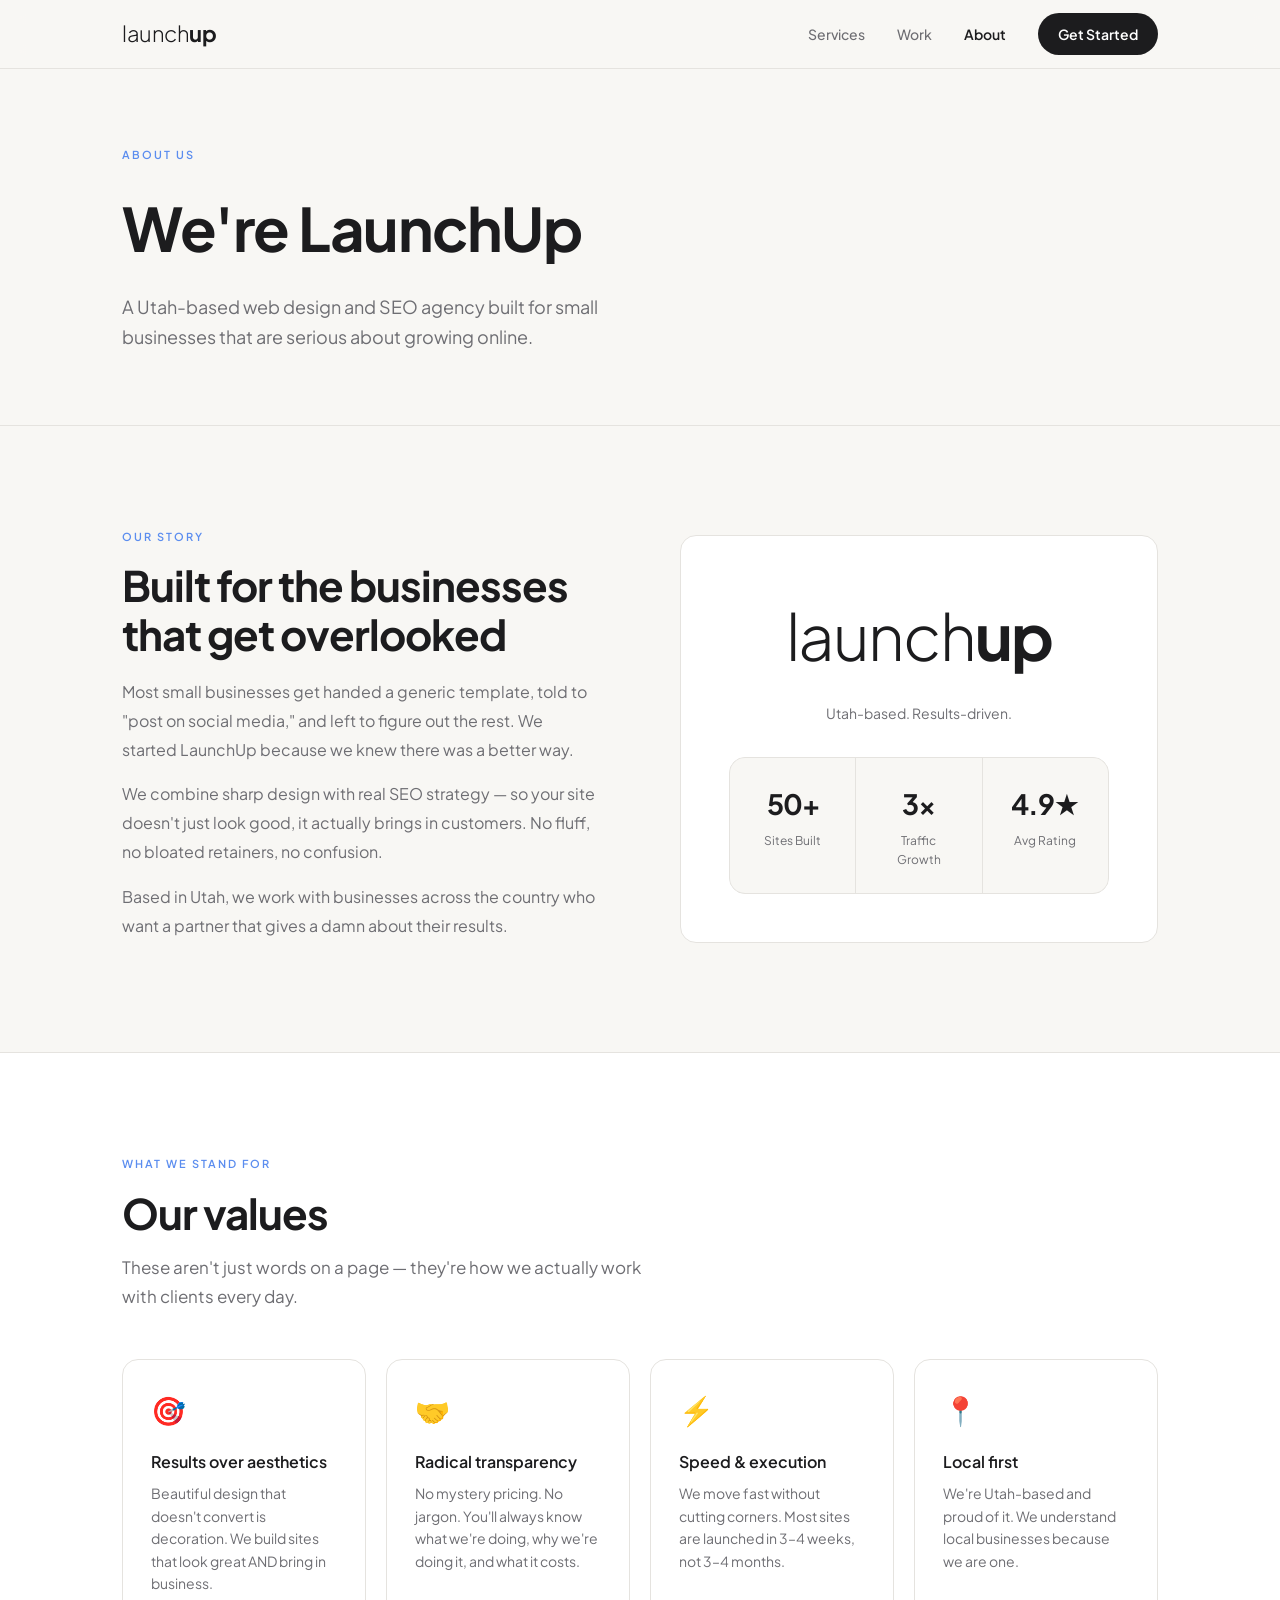
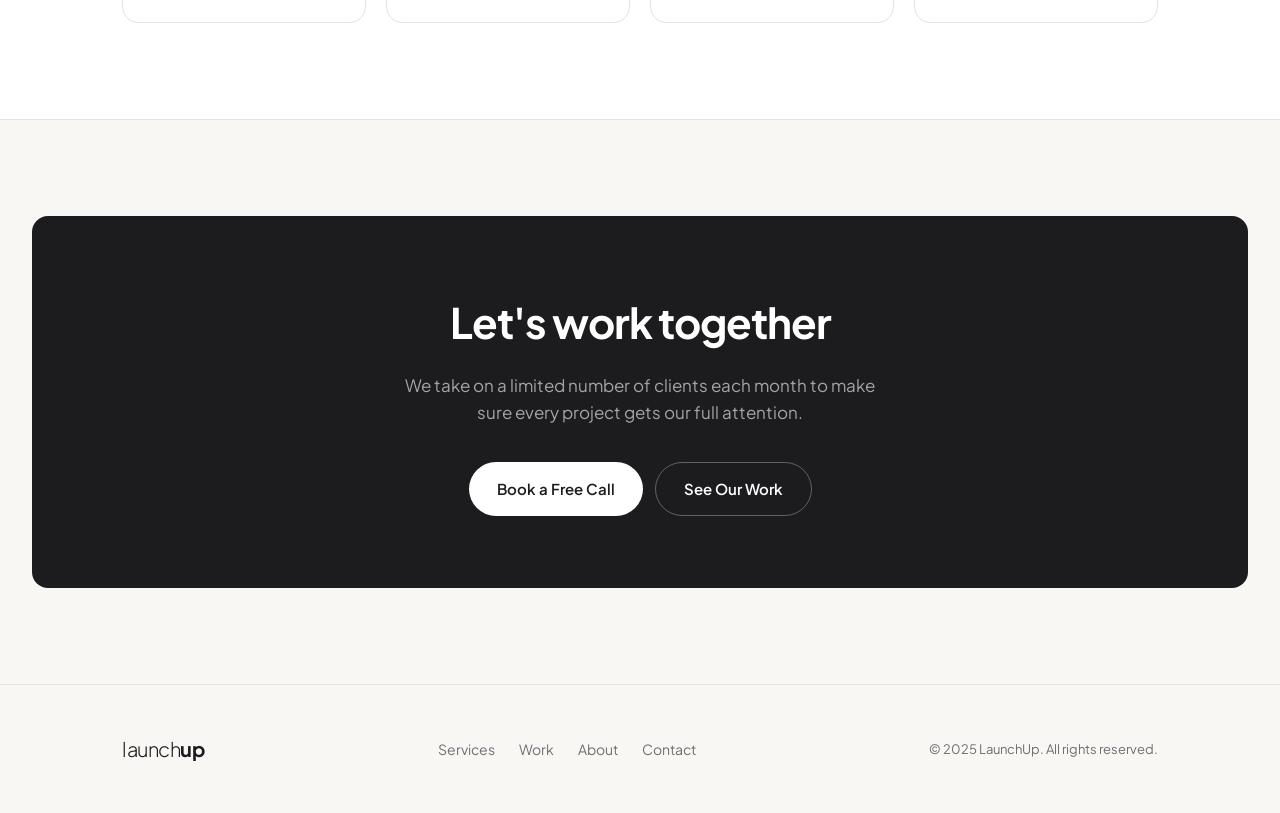
==== about.html @ e00cdf49 "Initial LaunchUp website build 5-page web design & SEO agency site with brand guidelines, responsive" ====
<!DOCTYPE html>
<html lang="en">
<head>
  <meta charset="UTF-8"/>
  <meta name="viewport" content="width=device-width, initial-scale=1.0"/>
  <title>About — LaunchUp</title>
  <meta name="description" content="LaunchUp is a Utah-based web design and SEO agency built to help small businesses grow online. Learn about our story and values."/>
  <link href="https://fonts.googleapis.com/css2?family=Plus+Jakarta+Sans:wght@300;400;500;600;700&display=swap" rel="stylesheet"/>
  <link rel="stylesheet" href="css/styles.css"/>
  <style>
    .about-intro {
      display: grid;
      grid-template-columns: 1fr 1fr;
      gap: 80px;
      align-items: center;
    }
    .about-intro-text h2 { font-size: clamp(28px, 4vw, 42px); font-weight: 700; letter-spacing: -1px; margin-bottom: 20px; line-height: 1.15; }
    .about-intro-text p { font-size: 16px; color: var(--mist); line-height: 1.8; margin-bottom: 16px; }
    .about-visual {
      background: var(--white);
      border: 1px solid var(--border);
      border-radius: var(--radius);
      padding: 48px;
      text-align: center;
    }
    .about-visual-logo { font-size: 64px; font-weight: 300; letter-spacing: -2px; margin-bottom: 16px; }
    .about-visual-logo span { font-weight: 700; }
    .about-visual p { font-size: 14px; color: var(--mist); }
    .about-stats { display: grid; grid-template-columns: repeat(3, 1fr); gap: 1px; background: var(--border); border: 1px solid var(--border); border-radius: var(--radius); overflow: hidden; margin-top: 32px; }
    .about-stat { background: var(--canvas); padding: 24px; text-align: center; }
    .about-stat-num { font-size: 28px; font-weight: 700; letter-spacing: -1px; }
    .about-stat-label { font-size: 12px; color: var(--mist); margin-top: 4px; }
    @media (max-width: 768px) {
      .about-intro { grid-template-columns: 1fr; gap: 40px; }
      .about-stats { grid-template-columns: repeat(3, 1fr); }
    }
  </style>
</head>
<body>

  <nav>
    <div class="nav-inner">
      <a href="index.html" class="nav-logo">launch<span>up</span></a>
      <div class="nav-links">
        <a href="services.html">Services</a>
        <a href="work.html">Work</a>
        <a href="about.html">About</a>
        <a href="contact.html" class="nav-cta">Get Started</a>
      </div>
      <div class="nav-mobile-toggle"><span></span><span></span><span></span></div>
    </div>
  </nav>

  <!-- Page Hero -->
  <section class="page-hero">
    <div class="container">
      <div class="section-tag">About Us</div>
      <h1>We're LaunchUp</h1>
      <p>A Utah-based web design and SEO agency built for small businesses that are serious about growing online.</p>
    </div>
  </section>

  <!-- Story -->
  <section>
    <div class="container">
      <div class="about-intro">
        <div class="about-intro-text">
          <div class="section-tag">Our Story</div>
          <h2>Built for the businesses that get overlooked</h2>
          <p>Most small businesses get handed a generic template, told to "post on social media," and left to figure out the rest. We started LaunchUp because we knew there was a better way.</p>
          <p>We combine sharp design with real SEO strategy — so your site doesn't just look good, it actually brings in customers. No fluff, no bloated retainers, no confusion.</p>
          <p>Based in Utah, we work with businesses across the country who want a partner that gives a damn about their results.</p>
        </div>
        <div class="about-visual">
          <div class="about-visual-logo">launch<span>up</span></div>
          <p>Utah-based. Results-driven.</p>
          <div class="about-stats">
            <div class="about-stat">
              <div class="about-stat-num">50+</div>
              <div class="about-stat-label">Sites Built</div>
            </div>
            <div class="about-stat">
              <div class="about-stat-num">3×</div>
              <div class="about-stat-label">Traffic Growth</div>
            </div>
            <div class="about-stat">
              <div class="about-stat-num">4.9★</div>
              <div class="about-stat-label">Avg Rating</div>
            </div>
          </div>
        </div>
      </div>
    </div>
  </section>

  <!-- Values -->
  <section style="background: var(--white); border-top: 1px solid var(--border); border-bottom: 1px solid var(--border);">
    <div class="container">
      <div class="section-tag">What We Stand For</div>
      <h2 class="section-title">Our values</h2>
      <p class="section-desc">These aren't just words on a page — they're how we actually work with clients every day.</p>
      <div class="values-grid">
        <div class="value-card">
          <div class="value-icon">🎯</div>
          <h4>Results over aesthetics</h4>
          <p>Beautiful design that doesn't convert is decoration. We build sites that look great AND bring in business.</p>
        </div>
        <div class="value-card">
          <div class="value-icon">🤝</div>
          <h4>Radical transparency</h4>
          <p>No mystery pricing. No jargon. You'll always know what we're doing, why we're doing it, and what it costs.</p>
        </div>
        <div class="value-card">
          <div class="value-icon">⚡</div>
          <h4>Speed & execution</h4>
          <p>We move fast without cutting corners. Most sites are launched in 3–4 weeks, not 3–4 months.</p>
        </div>
        <div class="value-card">
          <div class="value-icon">📍</div>
          <h4>Local first</h4>
          <p>We're Utah-based and proud of it. We understand local businesses because we are one.</p>
        </div>
      </div>
    </div>
  </section>

  <!-- CTA -->
  <section style="padding: 96px 0;">
    <div class="cta-banner">
      <h2>Let's work together</h2>
      <p>We take on a limited number of clients each month to make sure every project gets our full attention.</p>
      <div class="cta-actions">
        <a href="contact.html" class="btn btn-white">Book a Free Call</a>
        <a href="work.html" class="btn btn-ghost">See Our Work</a>
      </div>
    </div>
  </section>

  <footer>
    <div class="footer-inner">
      <div class="footer-logo">launch<span>up</span></div>
      <div class="footer-links">
        <a href="services.html">Services</a>
        <a href="work.html">Work</a>
        <a href="about.html">About</a>
        <a href="contact.html">Contact</a>
      </div>
      <div class="footer-copy">© 2025 LaunchUp. All rights reserved.</div>
    </div>
  </footer>

  <script src="js/main.js"></script>
</body>
</html>
---- css/styles.css ----
/* ─── Reset & Base ─── */
*, *::before, *::after { box-sizing: border-box; margin: 0; padding: 0; }

:root {
  --canvas:     #F8F7F4;
  --white:      #FFFFFF;
  --ink:        #1C1C1E;
  --mist:       #6E6E73;
  --border:     #E5E3DF;
  --sky:        #5B8DEF;
  --sky-light:  #EBF0FD;
  --font:       'Plus Jakarta Sans', sans-serif;
  --radius:     16px;
  --radius-sm:  8px;
  --max-width:  1100px;
}

html { scroll-behavior: smooth; }

body {
  font-family: var(--font);
  background: var(--canvas);
  color: var(--ink);
  line-height: 1.6;
  -webkit-font-smoothing: antialiased;
}

img { display: block; max-width: 100%; }
a { color: inherit; text-decoration: none; }

/* ─── Layout ─── */
.container { max-width: var(--max-width); margin: 0 auto; padding: 0 32px; }
section { padding: 96px 0; }

/* ─── Nav ─── */
nav {
  position: fixed;
  top: 0; left: 0; right: 0;
  z-index: 100;
  background: rgba(248, 247, 244, 0.85);
  backdrop-filter: blur(12px);
  border-bottom: 1px solid var(--border);
}
.nav-inner {
  max-width: var(--max-width);
  margin: 0 auto;
  padding: 0 32px;
  height: 68px;
  display: flex;
  align-items: center;
  justify-content: space-between;
}
.nav-logo {
  font-size: 22px;
  font-weight: 300;
  letter-spacing: -0.5px;
}
.nav-logo span { font-weight: 700; }
.nav-links { display: flex; align-items: center; gap: 32px; }
.nav-links a {
  font-size: 14px;
  font-weight: 500;
  color: var(--mist);
  transition: color 0.2s;
}
.nav-links a:hover { color: var(--ink); }
.nav-cta {
  background: var(--ink);
  color: var(--white) !important;
  padding: 10px 20px;
  border-radius: 100px;
  font-weight: 600 !important;
  transition: opacity 0.2s !important;
}
.nav-cta:hover { opacity: 0.8; }
.nav-mobile-toggle { display: none; flex-direction: column; gap: 5px; cursor: pointer; }
.nav-mobile-toggle span { width: 24px; height: 2px; background: var(--ink); border-radius: 2px; transition: 0.3s; }

/* ─── Buttons ─── */
.btn {
  display: inline-flex;
  align-items: center;
  gap: 8px;
  padding: 14px 28px;
  border-radius: 100px;
  font-family: var(--font);
  font-size: 15px;
  font-weight: 600;
  cursor: pointer;
  transition: all 0.2s;
  border: none;
}
.btn-primary { background: var(--ink); color: var(--white); }
.btn-primary:hover { opacity: 0.85; transform: translateY(-1px); }
.btn-outline { background: transparent; color: var(--ink); border: 1.5px solid var(--border); }
.btn-outline:hover { border-color: var(--ink); transform: translateY(-1px); }
.btn-sky { background: var(--sky); color: var(--white); }
.btn-sky:hover { opacity: 0.85; transform: translateY(-1px); }

/* ─── Hero ─── */
.hero {
  padding: 160px 0 96px;
  text-align: center;
}
.hero-label {
  display: inline-flex;
  align-items: center;
  gap: 8px;
  font-size: 13px;
  font-weight: 600;
  letter-spacing: 1.5px;
  text-transform: uppercase;
  color: var(--sky);
  background: var(--sky-light);
  padding: 6px 16px;
  border-radius: 100px;
  margin-bottom: 32px;
}
.hero h1 {
  font-size: clamp(42px, 6vw, 72px);
  font-weight: 700;
  letter-spacing: -2px;
  line-height: 1.05;
  margin-bottom: 24px;
  max-width: 800px;
  margin-left: auto;
  margin-right: auto;
}
.hero h1 em { font-style: normal; color: var(--sky); }
.hero p {
  font-size: 18px;
  color: var(--mist);
  max-width: 520px;
  margin: 0 auto 40px;
  line-height: 1.7;
}
.hero-actions { display: flex; gap: 12px; justify-content: center; flex-wrap: wrap; }
.hero-proof {
  margin-top: 64px;
  padding-top: 64px;
  border-top: 1px solid var(--border);
  display: flex;
  justify-content: center;
  gap: 48px;
  flex-wrap: wrap;
}
.proof-item { text-align: center; }
.proof-number { font-size: 32px; font-weight: 700; letter-spacing: -1px; }
.proof-label { font-size: 13px; color: var(--mist); margin-top: 4px; }

/* ─── Section Headers ─── */
.section-tag {
  display: inline-block;
  font-size: 11px;
  font-weight: 600;
  letter-spacing: 2px;
  text-transform: uppercase;
  color: var(--sky);
  margin-bottom: 16px;
}
.section-title {
  font-size: clamp(28px, 4vw, 42px);
  font-weight: 700;
  letter-spacing: -1px;
  line-height: 1.15;
  margin-bottom: 16px;
}
.section-desc {
  font-size: 17px;
  color: var(--mist);
  max-width: 520px;
  line-height: 1.7;
}

/* ─── Services Cards ─── */
.services-grid {
  display: grid;
  grid-template-columns: repeat(auto-fit, minmax(300px, 1fr));
  gap: 20px;
  margin-top: 56px;
}
.service-card {
  background: var(--white);
  border: 1px solid var(--border);
  border-radius: var(--radius);
  padding: 36px;
  transition: transform 0.2s, box-shadow 0.2s;
}
.service-card:hover {
  transform: translateY(-4px);
  box-shadow: 0 16px 40px rgba(0,0,0,0.06);
}
.service-icon {
  width: 48px; height: 48px;
  background: var(--sky-light);
  border-radius: var(--radius-sm);
  display: flex; align-items: center; justify-content: center;
  margin-bottom: 24px;
  font-size: 22px;
}
.service-card h3 { font-size: 20px; font-weight: 600; margin-bottom: 12px; letter-spacing: -0.3px; }
.service-card p { font-size: 15px; color: var(--mist); line-height: 1.7; margin-bottom: 24px; }
.service-features { list-style: none; }
.service-features li {
  font-size: 14px;
  color: var(--mist);
  padding: 6px 0;
  border-bottom: 1px solid var(--border);
  display: flex;
  align-items: center;
  gap: 8px;
}
.service-features li:last-child { border-bottom: none; }
.service-features li::before { content: "✓"; color: var(--sky); font-weight: 700; font-size: 13px; }

/* ─── Why Us ─── */
.why-grid {
  display: grid;
  grid-template-columns: 1fr 1fr;
  gap: 64px;
  align-items: center;
}
.why-list { margin-top: 40px; display: flex; flex-direction: column; gap: 24px; }
.why-item { display: flex; gap: 16px; }
.why-number {
  width: 32px; height: 32px;
  background: var(--sky-light);
  color: var(--sky);
  border-radius: 50%;
  display: flex; align-items: center; justify-content: center;
  font-size: 13px; font-weight: 700;
  flex-shrink: 0;
}
.why-item h4 { font-size: 16px; font-weight: 600; margin-bottom: 4px; }
.why-item p { font-size: 14px; color: var(--mist); line-height: 1.6; }
.why-visual {
  background: var(--white);
  border: 1px solid var(--border);
  border-radius: var(--radius);
  padding: 40px;
  display: flex;
  flex-direction: column;
  gap: 16px;
}
.why-stat { padding: 20px 24px; background: var(--canvas); border-radius: var(--radius-sm); }
.why-stat-number { font-size: 36px; font-weight: 700; letter-spacing: -1px; color: var(--ink); }
.why-stat-label { font-size: 13px; color: var(--mist); margin-top: 4px; }
.why-stat-bar { height: 4px; background: var(--border); border-radius: 2px; margin-top: 12px; }
.why-stat-fill { height: 100%; background: var(--sky); border-radius: 2px; }

/* ─── CTA Banner ─── */
.cta-banner {
  background: var(--ink);
  border-radius: var(--radius);
  padding: 72px 64px;
  text-align: center;
  margin: 0 32px;
}
.cta-banner h2 { font-size: clamp(28px, 4vw, 42px); font-weight: 700; letter-spacing: -1px; color: var(--white); margin-bottom: 16px; }
.cta-banner p { font-size: 17px; color: rgba(255,255,255,0.6); margin-bottom: 36px; max-width: 480px; margin-left: auto; margin-right: auto; }
.cta-actions { display: flex; gap: 12px; justify-content: center; flex-wrap: wrap; }
.btn-white { background: var(--white); color: var(--ink); }
.btn-white:hover { opacity: 0.9; transform: translateY(-1px); }
.btn-ghost { background: transparent; color: var(--white); border: 1.5px solid rgba(255,255,255,0.3); }
.btn-ghost:hover { border-color: var(--white); transform: translateY(-1px); }

/* ─── Footer ─── */
footer {
  border-top: 1px solid var(--border);
  padding: 48px 0;
}
.footer-inner {
  max-width: var(--max-width);
  margin: 0 auto;
  padding: 0 32px;
  display: flex;
  justify-content: space-between;
  align-items: center;
  flex-wrap: wrap;
  gap: 16px;
}
.footer-logo { font-size: 20px; font-weight: 300; letter-spacing: -0.5px; }
.footer-logo span { font-weight: 700; }
.footer-links { display: flex; gap: 24px; }
.footer-links a { font-size: 14px; color: var(--mist); transition: color 0.2s; }
.footer-links a:hover { color: var(--ink); }
.footer-copy { font-size: 13px; color: var(--mist); }

/* ─── Page Hero (inner pages) ─── */
.page-hero {
  padding: 140px 0 72px;
  border-bottom: 1px solid var(--border);
}
.page-hero h1 { font-size: clamp(36px, 5vw, 60px); font-weight: 700; letter-spacing: -1.5px; margin-bottom: 16px; }
.page-hero p { font-size: 18px; color: var(--mist); max-width: 520px; line-height: 1.7; }

/* ─── Cards ─── */
.card {
  background: var(--white);
  border: 1px solid var(--border);
  border-radius: var(--radius);
  overflow: hidden;
  transition: transform 0.2s, box-shadow 0.2s;
}
.card:hover { transform: translateY(-4px); box-shadow: 0 16px 40px rgba(0,0,0,0.06); }
.card-body { padding: 28px; }
.card-tag {
  font-size: 11px;
  font-weight: 600;
  letter-spacing: 1.5px;
  text-transform: uppercase;
  color: var(--sky);
  margin-bottom: 12px;
}
.card h3 { font-size: 20px; font-weight: 600; letter-spacing: -0.3px; margin-bottom: 8px; }
.card p { font-size: 14px; color: var(--mist); line-height: 1.6; }

/* ─── Contact Form ─── */
.contact-grid { display: grid; grid-template-columns: 1fr 1fr; gap: 64px; align-items: start; }
.form-group { margin-bottom: 20px; }
.form-group label { display: block; font-size: 13px; font-weight: 600; margin-bottom: 8px; }
.form-group input,
.form-group textarea,
.form-group select {
  width: 100%;
  padding: 14px 16px;
  background: var(--white);
  border: 1.5px solid var(--border);
  border-radius: var(--radius-sm);
  font-family: var(--font);
  font-size: 15px;
  color: var(--ink);
  transition: border-color 0.2s;
  outline: none;
  appearance: none;
}
.form-group input:focus,
.form-group textarea:focus,
.form-group select:focus { border-color: var(--sky); }
.form-group textarea { resize: vertical; min-height: 140px; }
.contact-info { display: flex; flex-direction: column; gap: 24px; }
.contact-info-item { display: flex; gap: 16px; align-items: flex-start; }
.contact-info-icon {
  width: 44px; height: 44px;
  background: var(--sky-light);
  border-radius: var(--radius-sm);
  display: flex; align-items: center; justify-content: center;
  font-size: 18px;
  flex-shrink: 0;
}
.contact-info-item h4 { font-size: 14px; font-weight: 600; margin-bottom: 4px; }
.contact-info-item p { font-size: 14px; color: var(--mist); }
.meet-embed {
  background: var(--white);
  border: 1px solid var(--border);
  border-radius: var(--radius);
  padding: 32px;
  margin-top: 32px;
  text-align: center;
}
.meet-embed h3 { font-size: 18px; font-weight: 600; margin-bottom: 8px; }
.meet-embed p { font-size: 14px; color: var(--mist); margin-bottom: 20px; }

/* ─── About ─── */
.team-grid { display: grid; grid-template-columns: repeat(auto-fit, minmax(260px, 1fr)); gap: 24px; margin-top: 48px; }
.team-card {
  background: var(--white);
  border: 1px solid var(--border);
  border-radius: var(--radius);
  padding: 32px;
  text-align: center;
}
.team-avatar {
  width: 80px; height: 80px;
  background: var(--sky-light);
  border-radius: 50%;
  margin: 0 auto 20px;
  display: flex; align-items: center; justify-content: center;
  font-size: 32px;
}
.team-card h3 { font-size: 18px; font-weight: 600; margin-bottom: 4px; }
.team-card p { font-size: 14px; color: var(--mist); }
.values-grid { display: grid; grid-template-columns: repeat(auto-fit, minmax(220px, 1fr)); gap: 20px; margin-top: 48px; }
.value-card {
  background: var(--white);
  border: 1px solid var(--border);
  border-radius: var(--radius);
  padding: 28px;
}
.value-icon { font-size: 28px; margin-bottom: 16px; }
.value-card h4 { font-size: 16px; font-weight: 600; margin-bottom: 8px; }
.value-card p { font-size: 14px; color: var(--mist); line-height: 1.6; }

/* ─── Work / Portfolio ─── */
.work-grid { display: grid; grid-template-columns: repeat(auto-fit, minmax(320px, 1fr)); gap: 24px; margin-top: 48px; }
.work-card {
  background: var(--white);
  border: 1px solid var(--border);
  border-radius: var(--radius);
  overflow: hidden;
  transition: transform 0.2s, box-shadow 0.2s;
}
.work-card:hover { transform: translateY(-4px); box-shadow: 0 16px 40px rgba(0,0,0,0.06); }
.work-thumb {
  height: 200px;
  display: flex; align-items: center; justify-content: center;
  font-size: 48px;
}
.work-body { padding: 28px; }
.work-body h3 { font-size: 18px; font-weight: 600; margin-bottom: 6px; }
.work-body p { font-size: 14px; color: var(--mist); margin-bottom: 16px; line-height: 1.6; }
.work-tags { display: flex; gap: 8px; flex-wrap: wrap; }
.work-tag {
  font-size: 12px;
  font-weight: 600;
  background: var(--sky-light);
  color: var(--sky);
  padding: 4px 12px;
  border-radius: 100px;
}

/* ─── Responsive ─── */
@media (max-width: 768px) {
  .container { padding: 0 20px; }
  section { padding: 64px 0; }
  .nav-links { display: none; }
  .nav-mobile-toggle { display: flex; }
  .why-grid { grid-template-columns: 1fr; }
  .contact-grid { grid-template-columns: 1fr; }
  .cta-banner { padding: 48px 24px; margin: 0 20px; }
  .footer-inner { flex-direction: column; text-align: center; }
  .hero { padding: 120px 0 64px; }
  .hero-proof { gap: 32px; }
}
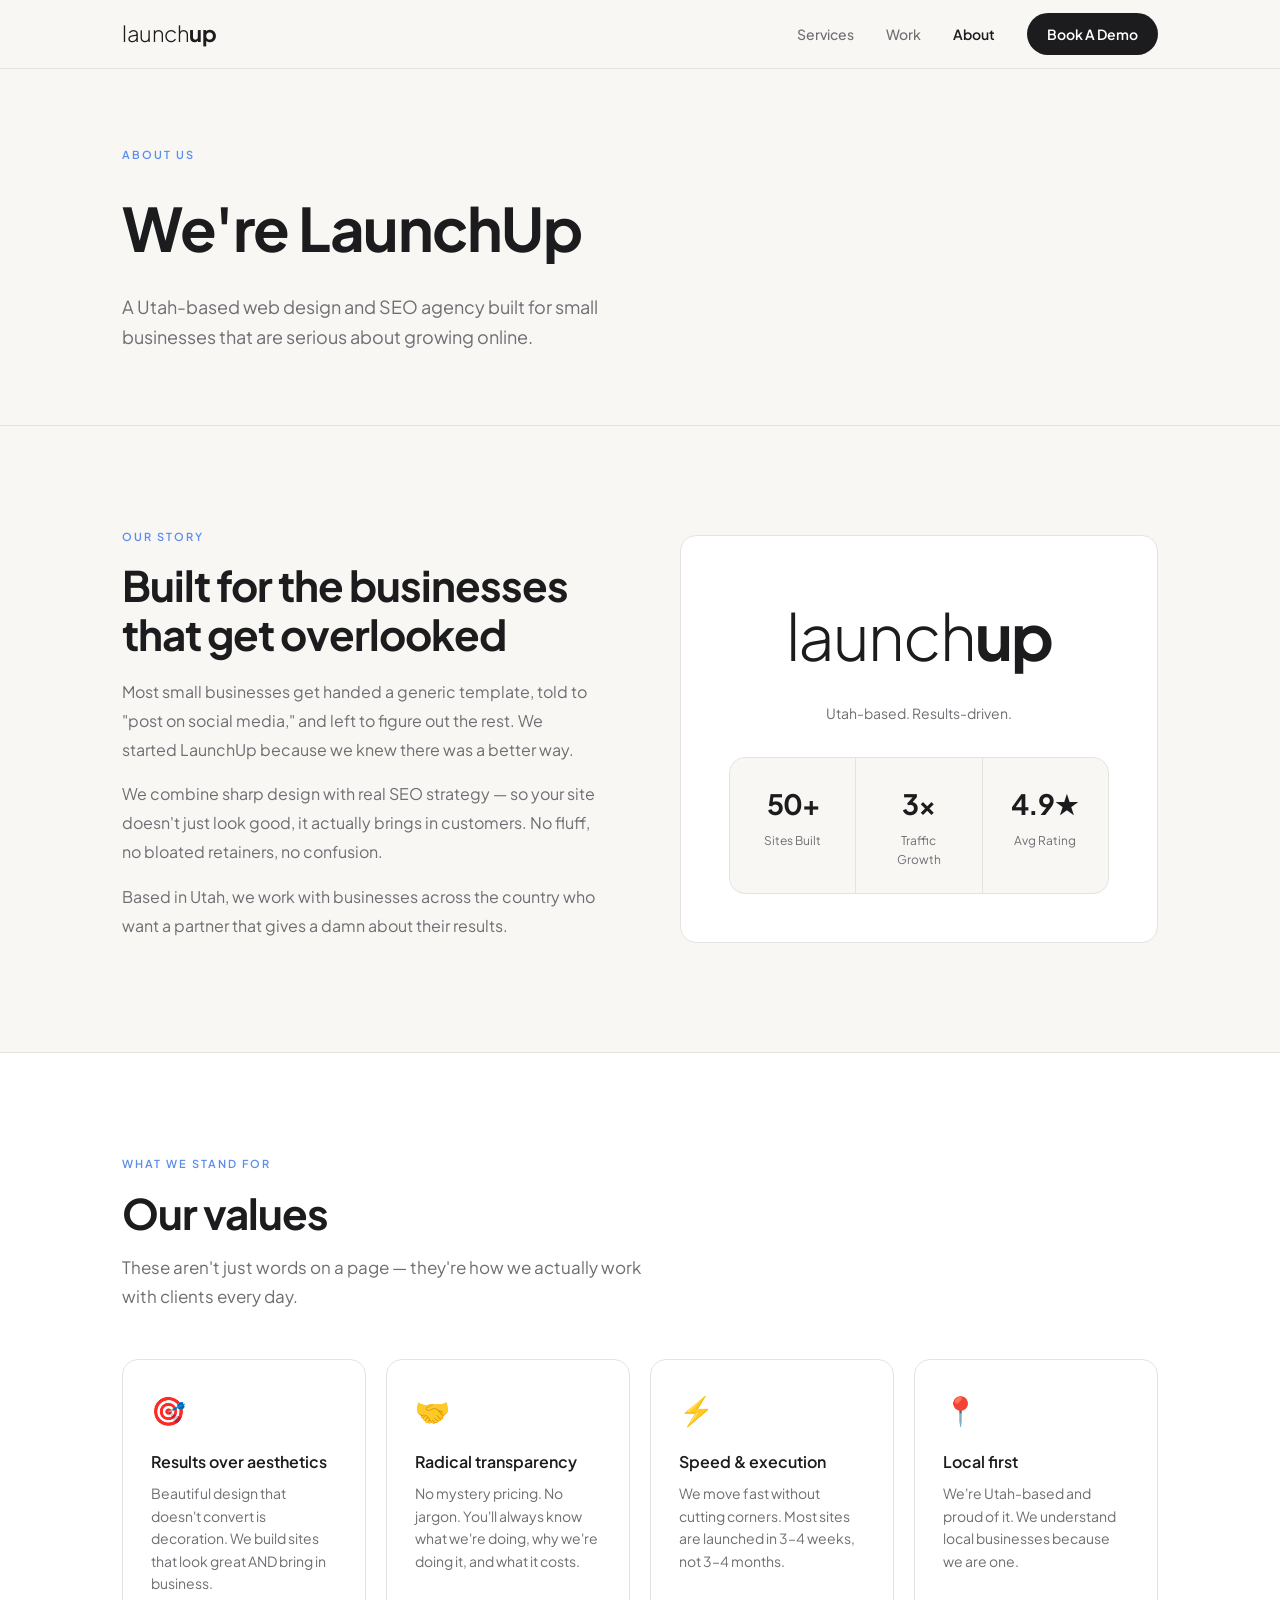
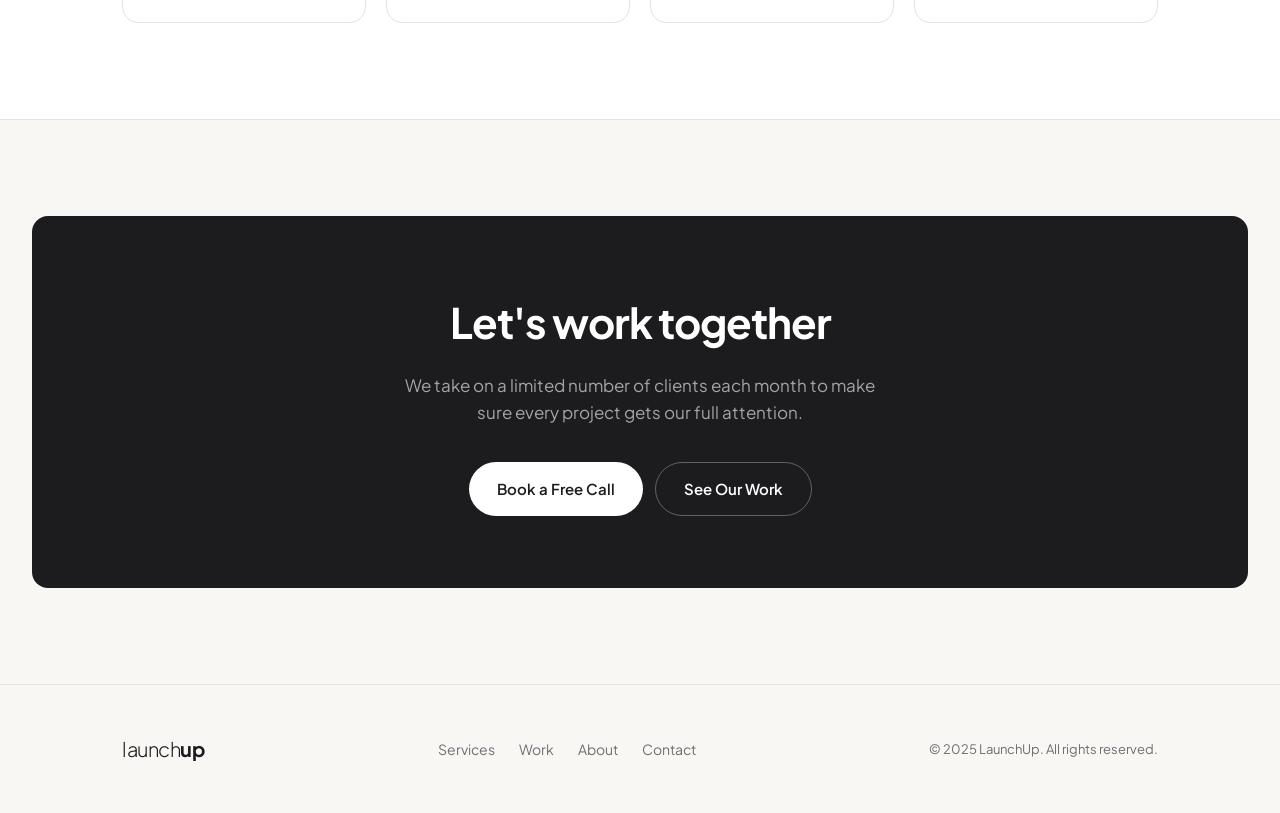
==== commit cc05cc1f: "Update nav: Book A Demo button links to Google booking page Replaced Get Started with Book A Demo an" ====
--- a/about.html
+++ b/about.html
@@ -45,7 +45,7 @@
         <a href="services.html">Services</a>
         <a href="work.html">Work</a>
         <a href="about.html">About</a>
-        <a href="contact.html" class="nav-cta">Get Started</a>
+        <a href="https://calendar.app.google/5xGWhsXPHwpKxLdu9" target="_blank" rel="noopener" class="nav-cta">Book A Demo</a>
       </div>
       <div class="nav-mobile-toggle"><span></span><span></span><span></span></div>
     </div>
